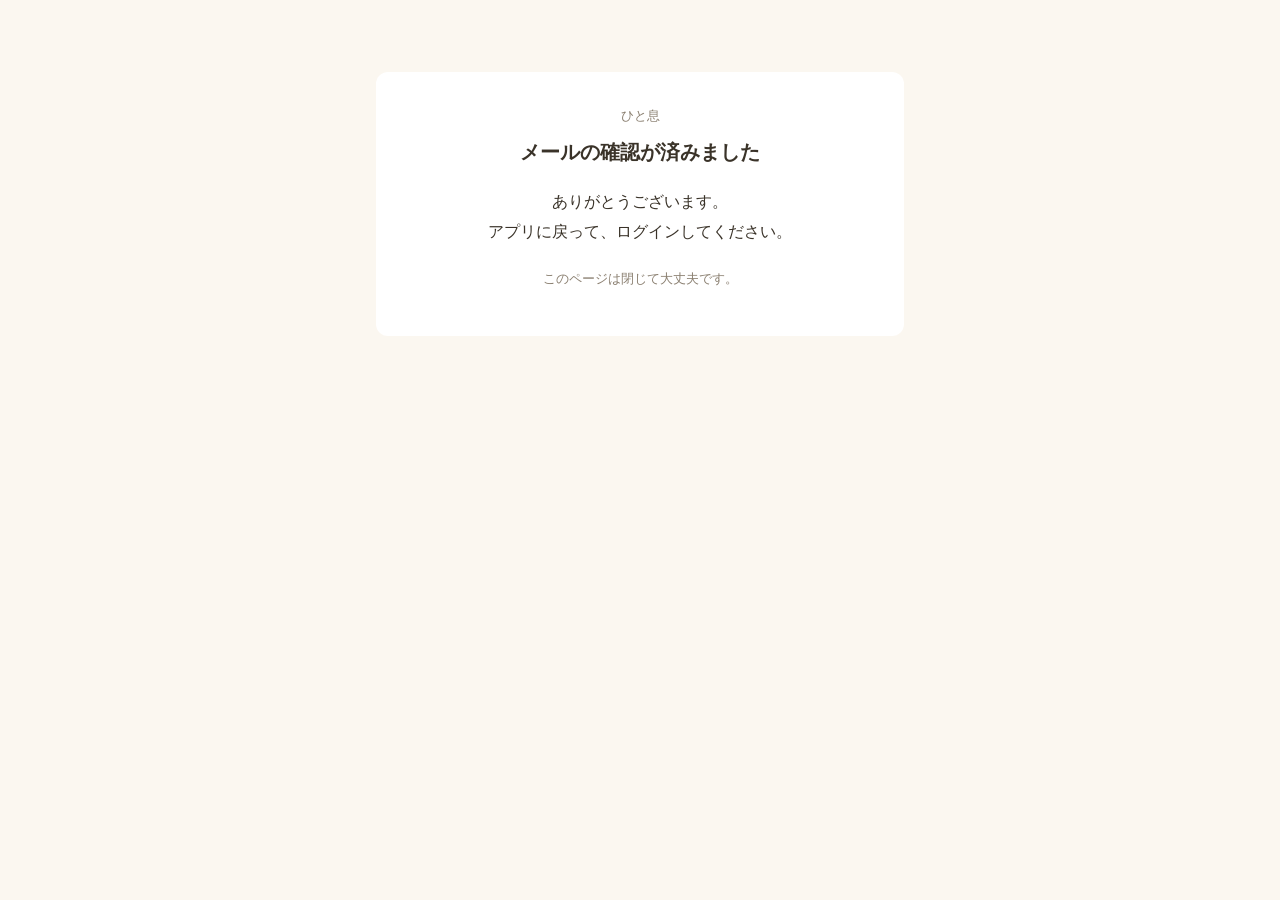
==== index.html @ 6c0fd3cc "Add files via upload" ====
<!doctype html>
<html lang="ja">
  <head>
    <meta charset="utf-8" />
    <meta name="viewport" content="width=device-width, initial-scale=1" />
    <meta name="robots" content="noindex" />
    <title>メールの確認が済みました｜ひと息</title>
    <style>
      body {
        margin: 0;
        padding: 24px 16px;
        background: #fbf7f0;
        color: #3a3329;
        font-family: -apple-system, BlinkMacSystemFont, "Hiragino Sans", "Yu Gothic", Meiryo, sans-serif;
        line-height: 1.9;
      }
      main {
        max-width: 480px;
        margin: 48px auto 0;
        padding: 32px 24px;
        background: #ffffff;
        border-radius: 12px;
        text-align: center;
      }
      .brand { margin: 0 0 4px; font-size: 13px; color: #8a7f70; }
      h1 { margin: 0 0 16px; font-size: 20px; }
      p { margin: 0 0 12px; }
      .note { margin-top: 20px; font-size: 13px; color: #8a7f70; }
    </style>
  </head>
  <body>
    <main>
      <p class="brand">ひと息</p>
      <h1>メールの確認が済みました</h1>
      <p>ありがとうございます。<br />アプリに戻って、ログインしてください。</p>
      <p class="note">このページは閉じて大丈夫です。</p>
    </main>
  </body>
</html>
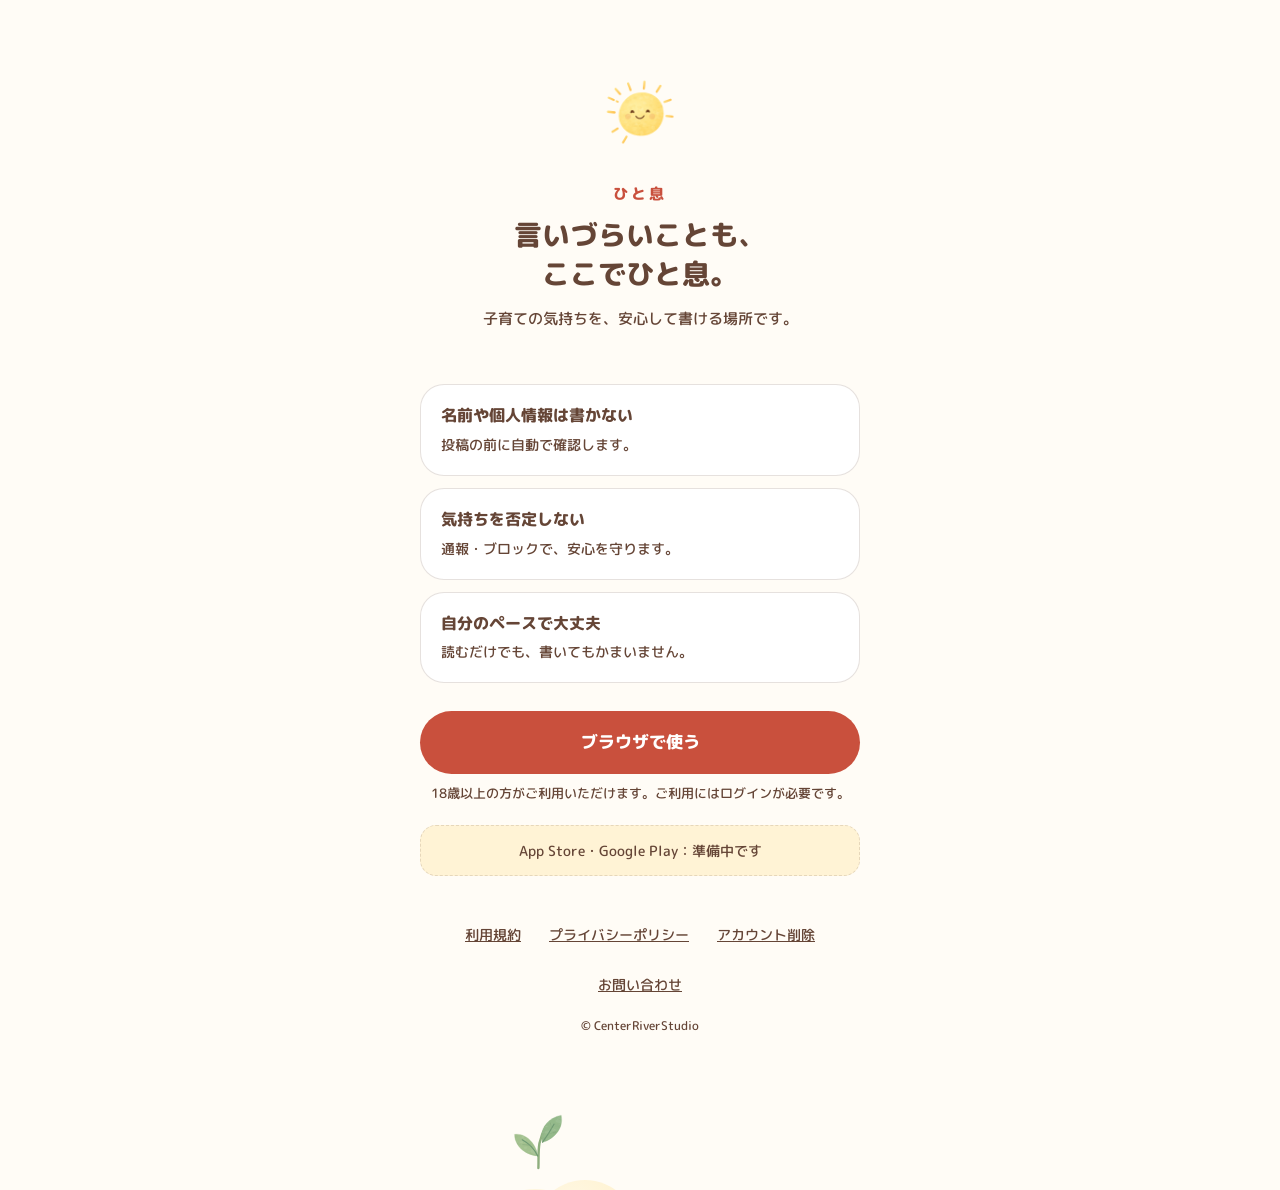
==== commit fe7fc69e: "feat: Web版の入口ページを追加し、確認完了ページを /confirmed/ に移す アプリのデザイン（配色・丸ゴシック・装飾）に合わせた入口ページ。 セキュリティ優先で、スクリプトなし・外部読" ====
--- a/index.html
+++ b/index.html
@@ -3,37 +3,44 @@
   <head>
     <meta charset="utf-8" />
     <meta name="viewport" content="width=device-width, initial-scale=1" />
-    <meta name="robots" content="noindex" />
-    <title>メールの確認が済みました｜ひと息</title>
-    <style>
-      body {
-        margin: 0;
-        padding: 24px 16px;
-        background: #fbf7f0;
-        color: #3a3329;
-        font-family: -apple-system, BlinkMacSystemFont, "Hiragino Sans", "Yu Gothic", Meiryo, sans-serif;
-        line-height: 1.9;
-      }
-      main {
-        max-width: 480px;
-        margin: 48px auto 0;
-        padding: 32px 24px;
-        background: #ffffff;
-        border-radius: 12px;
-        text-align: center;
-      }
-      .brand { margin: 0 0 4px; font-size: 13px; color: #8a7f70; }
-      h1 { margin: 0 0 16px; font-size: 20px; }
-      p { margin: 0 0 12px; }
-      .note { margin-top: 20px; font-size: 13px; color: #8a7f70; }
-    </style>
+    <meta http-equiv="Content-Security-Policy" content="default-src 'none'; img-src 'self'; style-src 'self'; font-src 'self'; base-uri 'none'; form-action 'none'" />
+    <meta name="referrer" content="no-referrer" />
+    <meta name="description" content="子育ての気持ちを、安心して書ける場所。ひと息は、18歳以上の方向けの、子育てのSNSです。" />
+    <title>ひと息｜子育ての気持ちを、安心して書ける場所</title>
+    <link rel="icon" href="assets/img/decoration-sun-smiling.png" />
+    <link rel="stylesheet" href="assets/landing.css" />
   </head>
   <body>
-    <main>
-      <p class="brand">ひと息</p>
-      <h1>メールの確認が済みました</h1>
-      <p>ありがとうございます。<br />アプリに戻って、ログインしてください。</p>
-      <p class="note">このページは閉じて大丈夫です。</p>
+    <main class="wrap">
+      <header class="hero">
+        <img class="sun" src="assets/img/decoration-sun-smiling.png" alt="" width="112" height="112" />
+        <p class="brand">ひと息</p>
+        <h1>言いづらいことも、<br />ここでひと息。</h1>
+        <p class="lead">子育ての気持ちを、安心して書ける場所です。</p>
+      </header>
+      <ul class="cards">
+        <li><b>名前や個人情報は書かない</b><span>投稿の前に自動で確認します。</span></li>
+        <li><b>気持ちを否定しない</b><span>通報・ブロックで、安心を守ります。</span></li>
+        <li><b>自分のペースで大丈夫</b><span>読むだけでも、書いてもかまいません。</span></li>
+      </ul>
+      <div class="btns">
+        <a class="btn primary" href="https://app.kosodate-hitoiki.com/" rel="noopener">ブラウザで使う</a>
+      </div>
+      <p class="note">18歳以上の方がご利用いただけます。ご利用にはログインが必要です。</p>
+      <div class="stores">
+        <span class="store">App Store・Google Play：準備中です</span>
+      </div>
+      <ul class="links">
+        <li><a href="terms/">利用規約</a></li>
+        <li><a href="privacy/">プライバシーポリシー</a></li>
+        <li><a href="delete-account/">アカウント削除</a></li>
+        <li><a href="mailto:contact@kosodate-hitoiki.com">お問い合わせ</a></li>
+      </ul>
+      <p class="copy">© CenterRiverStudio</p>
+      <div class="deco" aria-hidden="true">
+        <img class="c" src="assets/img/decoration-clouds-bottom.svg" alt="" />
+        <img class="l" src="assets/img/decoration-leaves-sprout.svg" alt="" />
+      </div>
     </main>
   </body>
 </html>
--- a/assets/landing.css
+++ b/assets/landing.css
@@ -0,0 +1,32 @@
+@font-face{font-family:"MPLUS Rounded 1c";font-weight:500;font-display:swap;src:url("fonts/mplus-medium.woff2") format("woff2")}
+@font-face{font-family:"MPLUS Rounded 1c";font-weight:800;font-display:swap;src:url("fonts/mplus-extrabold.woff2") format("woff2")}
+:root{--coral:#f87965;--coral-dark:#c9503d;--yellow:#f6ca65;--bg:#fffcf6;--surface:#fff3d5;--cocoa:#654536;--leaf:#95b78b;--pink:#fad7cb;--line:rgba(101,69,54,.16)}
+*{box-sizing:border-box}
+body{margin:0;background:var(--bg);color:var(--cocoa);font-family:"MPLUS Rounded 1c","Hiragino Maru Gothic ProN","Hiragino Sans","Yu Gothic",Meiryo,sans-serif;font-weight:500;line-height:1.8;overflow-x:hidden}
+.wrap{max-width:480px;margin:0 auto;padding:0 20px;position:relative}
+.hero{position:relative;text-align:center;padding:56px 0 24px}
+.sun{width:112px;height:auto;display:block;margin:0 auto 12px}
+.brand{margin:0;font-weight:800;font-size:15px;color:var(--coral-dark);letter-spacing:.2em}
+h1{margin:8px 0 12px;font-weight:800;font-size:28px;line-height:1.4}
+.lead{margin:0;font-size:15px;text-wrap:balance}
+.cards{list-style:none;margin:28px 0;padding:0;display:grid;gap:12px}
+.cards li{background:#fff;border:1px solid var(--line);border-radius:24px;padding:16px 20px}
+.cards b{display:block;font-weight:800;font-size:16px}
+.cards span{font-size:14px}
+.btns{display:grid;gap:12px;margin:8px 0 8px}
+.btn{display:block;text-align:center;text-decoration:none;font-weight:800;font-size:17px;padding:16px 24px;border-radius:999px;min-height:52px}
+.btn.primary{background:var(--coral-dark);color:#fff}
+.btn.sub{background:var(--yellow);color:var(--cocoa)}
+.btn:focus-visible,.links a:focus-visible{outline:3px solid var(--cocoa);outline-offset:3px}
+.note{font-size:13px;text-align:center;margin:8px 0 0}
+.stores{display:grid;gap:8px;margin:20px 0 0}
+.store{display:block;text-align:center;font-size:14px;padding:12px;border:1px dashed var(--line);border-radius:16px;background:var(--surface)}
+.links{display:flex;flex-wrap:wrap;justify-content:center;gap:4px 20px;list-style:none;margin:36px 0 0;padding:0;font-size:14px}
+.links a{color:var(--cocoa);padding:10px 4px;display:inline-block}
+.copy{text-align:center;font-size:12px;margin:8px 0 0}
+.deco{position:relative;margin-top:24px;height:130px;overflow:hidden;pointer-events:none}
+.deco img{position:absolute;bottom:0;height:130px;width:auto}
+.deco .c{left:50%;transform:translateX(-50%);height:240px;bottom:-110px}
+.deco .l{left:calc(50% - 150px);bottom:0;height:96px}
+@media (prefers-reduced-motion:no-preference){.sun{animation:float 6s ease-in-out infinite}}
+@keyframes float{50%{transform:translateY(-6px)}}
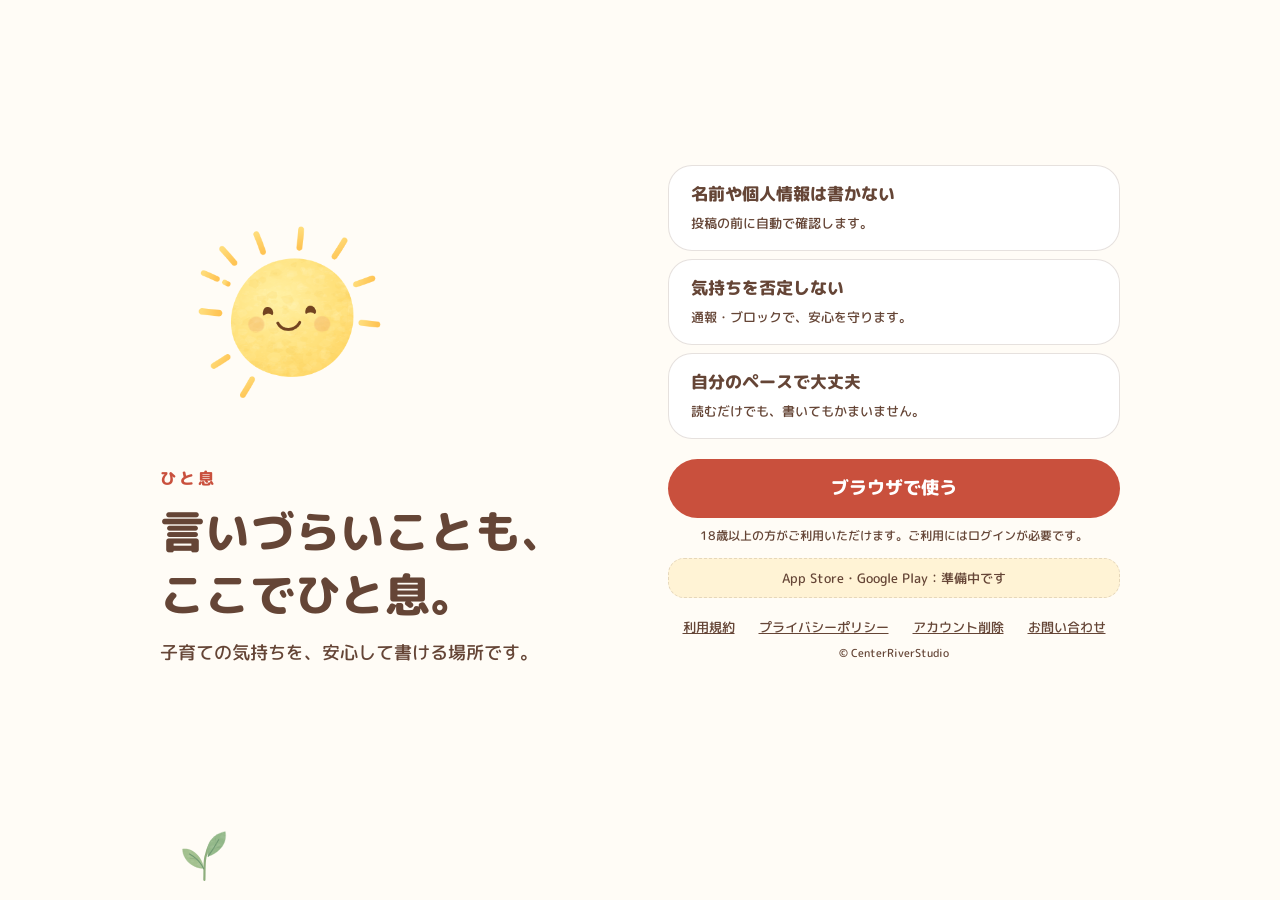
==== commit bbde311c: "feat: 入口ページを1画面に収め、太陽を大きくする（パソコンは2列） Co-Authored-By: Claude Sonnet 5.5 <noreply@anthropic.com>" ====
--- a/index.html
+++ b/index.html
@@ -13,17 +13,18 @@
   <body>
     <main class="wrap">
       <header class="hero">
-        <img class="sun" src="assets/img/decoration-sun-smiling.png" alt="" width="112" height="112" />
+        <img class="sun" src="assets/img/decoration-sun-smiling.png" alt=""  />
         <p class="brand">ひと息</p>
         <h1>言いづらいことも、<br />ここでひと息。</h1>
         <p class="lead">子育ての気持ちを、安心して書ける場所です。</p>
       </header>
+      <div class="side">
       <ul class="cards">
         <li><b>名前や個人情報は書かない</b><span>投稿の前に自動で確認します。</span></li>
         <li><b>気持ちを否定しない</b><span>通報・ブロックで、安心を守ります。</span></li>
         <li><b>自分のペースで大丈夫</b><span>読むだけでも、書いてもかまいません。</span></li>
       </ul>
-      <div class="btns">
+      <div>
         <a class="btn primary" href="https://app.kosodate-hitoiki.com/" rel="noopener">ブラウザで使う</a>
       </div>
       <p class="note">18歳以上の方がご利用いただけます。ご利用にはログインが必要です。</p>
@@ -37,6 +38,7 @@
         <li><a href="mailto:contact@kosodate-hitoiki.com">お問い合わせ</a></li>
       </ul>
       <p class="copy">© CenterRiverStudio</p>
+      </div>
       <div class="deco" aria-hidden="true">
         <img class="c" src="assets/img/decoration-clouds-bottom.svg" alt="" />
         <img class="l" src="assets/img/decoration-leaves-sprout.svg" alt="" />
--- a/assets/landing.css
+++ b/assets/landing.css
@@ -1,32 +1,55 @@
 @font-face{font-family:"MPLUS Rounded 1c";font-weight:500;font-display:swap;src:url("fonts/mplus-medium.woff2") format("woff2")}
 @font-face{font-family:"MPLUS Rounded 1c";font-weight:800;font-display:swap;src:url("fonts/mplus-extrabold.woff2") format("woff2")}
-:root{--coral:#f87965;--coral-dark:#c9503d;--yellow:#f6ca65;--bg:#fffcf6;--surface:#fff3d5;--cocoa:#654536;--leaf:#95b78b;--pink:#fad7cb;--line:rgba(101,69,54,.16)}
+:root{--coral-dark:#c9503d;--yellow:#f6ca65;--bg:#fffcf6;--surface:#fff3d5;--cocoa:#654536;--line:rgba(101,69,54,.16)}
 *{box-sizing:border-box}
-body{margin:0;background:var(--bg);color:var(--cocoa);font-family:"MPLUS Rounded 1c","Hiragino Maru Gothic ProN","Hiragino Sans","Yu Gothic",Meiryo,sans-serif;font-weight:500;line-height:1.8;overflow-x:hidden}
-.wrap{max-width:480px;margin:0 auto;padding:0 20px;position:relative}
-.hero{position:relative;text-align:center;padding:56px 0 24px}
-.sun{width:112px;height:auto;display:block;margin:0 auto 12px}
-.brand{margin:0;font-weight:800;font-size:15px;color:var(--coral-dark);letter-spacing:.2em}
-h1{margin:8px 0 12px;font-weight:800;font-size:28px;line-height:1.4}
+body{margin:0;background:var(--bg);color:var(--cocoa);font-family:"MPLUS Rounded 1c","Hiragino Maru Gothic ProN","Hiragino Sans","Yu Gothic",Meiryo,sans-serif;font-weight:500;line-height:1.7;overflow-x:hidden}
+.wrap{max-width:480px;min-height:100vh;min-height:100dvh;margin:0 auto;padding:24px 20px 96px;display:flex;flex-direction:column;justify-content:center;position:relative}
+.hero{text-align:center}
+.sun{width:clamp(112px,19vh,170px);height:auto;display:block;margin:0 auto 8px}
+.brand{margin:0;font-weight:800;font-size:14px;color:var(--coral-dark);letter-spacing:.2em}
+h1{margin:4px 0 8px;font-weight:800;font-size:26px;line-height:1.4}
 .lead{margin:0;font-size:15px;text-wrap:balance}
-.cards{list-style:none;margin:28px 0;padding:0;display:grid;gap:12px}
-.cards li{background:#fff;border:1px solid var(--line);border-radius:24px;padding:16px 20px}
-.cards b{display:block;font-weight:800;font-size:16px}
-.cards span{font-size:14px}
-.btns{display:grid;gap:12px;margin:8px 0 8px}
-.btn{display:block;text-align:center;text-decoration:none;font-weight:800;font-size:17px;padding:16px 24px;border-radius:999px;min-height:52px}
-.btn.primary{background:var(--coral-dark);color:#fff}
-.btn.sub{background:var(--yellow);color:var(--cocoa)}
+.cards{list-style:none;margin:20px 0;padding:0;display:grid;gap:8px}
+.cards li{background:#fff;border:1px solid var(--line);border-radius:24px;padding:10px 20px}
+.cards b{display:block;font-weight:800;font-size:15px}
+.cards span{font-size:13px;text-wrap:balance}
+.btn{display:block;text-align:center;text-decoration:none;font-weight:800;font-size:17px;padding:14px 24px;border-radius:999px;background:var(--coral-dark);color:#fff}
 .btn:focus-visible,.links a:focus-visible{outline:3px solid var(--cocoa);outline-offset:3px}
-.note{font-size:13px;text-align:center;margin:8px 0 0}
-.stores{display:grid;gap:8px;margin:20px 0 0}
-.store{display:block;text-align:center;font-size:14px;padding:12px;border:1px dashed var(--line);border-radius:16px;background:var(--surface)}
-.links{display:flex;flex-wrap:wrap;justify-content:center;gap:4px 20px;list-style:none;margin:36px 0 0;padding:0;font-size:14px}
-.links a{color:var(--cocoa);padding:10px 4px;display:inline-block}
-.copy{text-align:center;font-size:12px;margin:8px 0 0}
-.deco{position:relative;margin-top:24px;height:130px;overflow:hidden;pointer-events:none}
-.deco img{position:absolute;bottom:0;height:130px;width:auto}
-.deco .c{left:50%;transform:translateX(-50%);height:240px;bottom:-110px}
-.deco .l{left:calc(50% - 150px);bottom:0;height:96px}
+.note{font-size:12px;text-align:center;margin:8px 0 0}
+.store{display:block;text-align:center;font-size:13px;padding:8px;margin-top:12px;border:1px dashed var(--line);border-radius:16px;background:var(--surface)}
+.links{display:flex;flex-wrap:wrap;justify-content:center;gap:0 16px;list-style:none;margin:12px 0 0;padding:0;font-size:13px}
+.links a{color:var(--cocoa);padding:6px 4px;display:inline-block}
+.copy{text-align:center;font-size:11px;margin:0}
+.deco{position:fixed;left:0;right:0;bottom:0;height:88px;overflow:hidden;pointer-events:none;z-index:-1}
+.deco img{position:absolute}
+.deco .c{left:50%;transform:translateX(-50%);height:200px;bottom:-100px}
+.deco .l{left:calc(50% - 130px);bottom:0;height:72px}
+@media (max-width:899px) and (max-height:860px){
+.wrap{padding-bottom:72px}
+.sun{width:clamp(104px,16vh,150px)}
+.cards{margin:12px 0}
+.cards span{display:none}
+.cards li{padding:8px 20px}
+.deco{height:64px}
+.deco .c{height:160px;bottom:-84px}
+.deco .l{left:0;height:56px}
+}
+@media (min-width:900px){
+.wrap{max-width:1040px;padding:24px 40px 96px;display:grid;grid-template-columns:1fr 1fr;gap:0 56px;align-items:center}
+.hero{text-align:left}
+.sun{width:clamp(200px,34vh,320px);margin:0 0 0 -24px}
+.brand{font-size:16px}
+h1{font-size:clamp(34px,5vh,46px);margin:8px 0 12px}
+.lead{font-size:18px}
+.side{display:block}
+.cards{margin:0 0 20px}
+.cards li{padding:14px 22px}
+.cards b{font-size:17px}
+.btn{font-size:18px}
+.links{margin-top:12px}
+.deco{height:96px}
+.deco .c{height:260px;bottom:-140px}
+.deco .l{height:88px;left:calc(50% - 480px)}
+}
 @media (prefers-reduced-motion:no-preference){.sun{animation:float 6s ease-in-out infinite}}
-@keyframes float{50%{transform:translateY(-6px)}}
+@keyframes float{50%{transform:translateY(-4px)}}
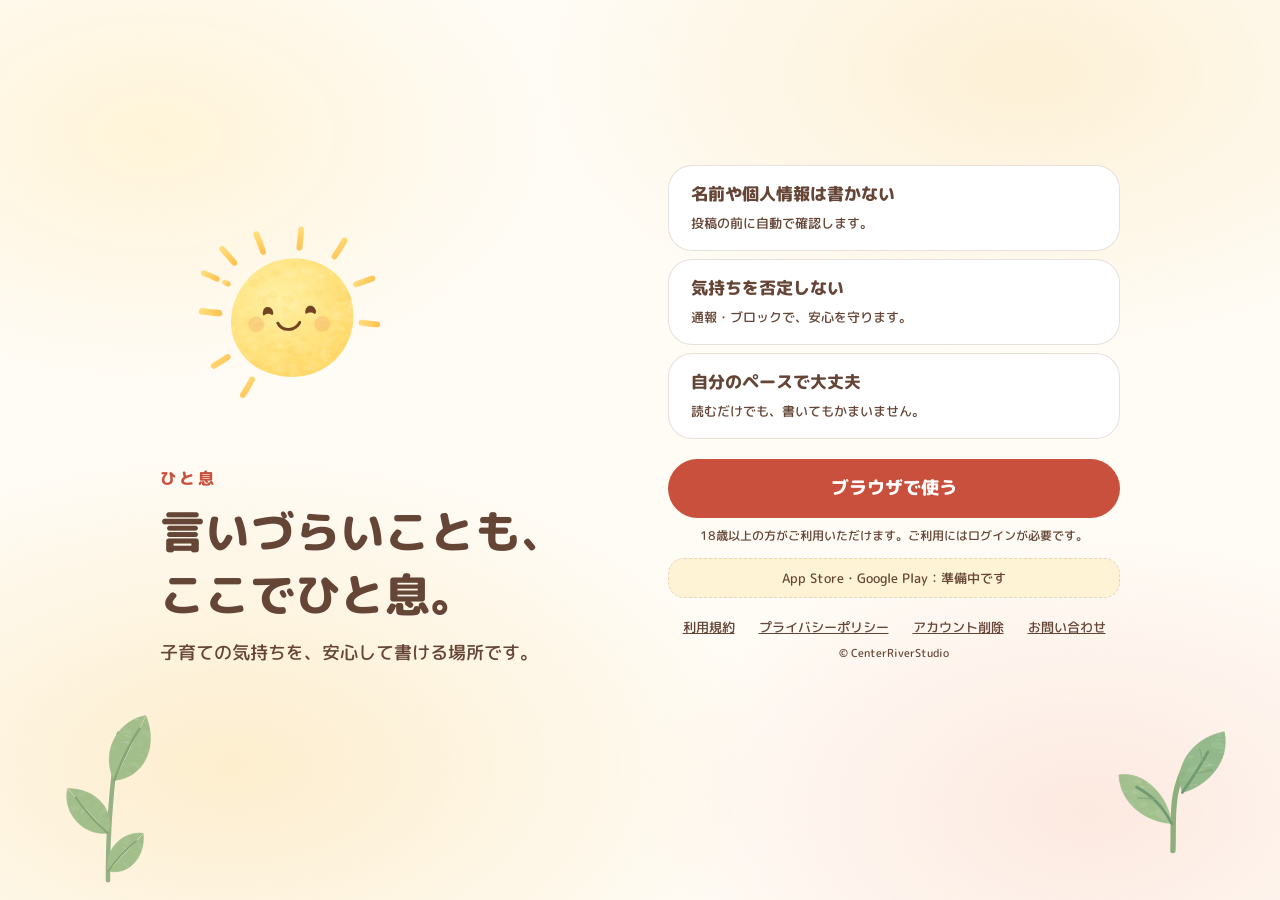
==== commit 4c7e260f: "feat: 入口ページの背景・装飾をWeb版のデザイン案に合わせる（水彩のにじみ・若葉） Co-Authored-By: Claude Sonnet 5.5 <noreply@anthropic.co" ====
--- a/index.html
+++ b/index.html
@@ -40,8 +40,8 @@
       <p class="copy">© CenterRiverStudio</p>
       </div>
       <div class="deco" aria-hidden="true">
-        <img class="c" src="assets/img/decoration-clouds-bottom.svg" alt="" />
-        <img class="l" src="assets/img/decoration-leaves-sprout.svg" alt="" />
+        <img class="lf l" src="assets/img/decoration-leaves-tall.svg" alt="" />
+        <img class="lf r" src="assets/img/decoration-leaves-sprout.svg" alt="" />
       </div>
     </main>
   </body>
--- a/assets/landing.css
+++ b/assets/landing.css
@@ -20,19 +20,16 @@
 .links{display:flex;flex-wrap:wrap;justify-content:center;gap:0 16px;list-style:none;margin:12px 0 0;padding:0;font-size:13px}
 .links a{color:var(--cocoa);padding:6px 4px;display:inline-block}
 .copy{text-align:center;font-size:11px;margin:0}
-.deco{position:fixed;left:0;right:0;bottom:0;height:88px;overflow:hidden;pointer-events:none;z-index:-1}
+.deco{position:fixed;inset:0;overflow:hidden;pointer-events:none;z-index:-1;background:radial-gradient(60% 50% at 18% 85%,rgba(246,202,101,.28),transparent 70%),radial-gradient(50% 45% at 85% 90%,rgba(250,215,203,.5),transparent 70%),radial-gradient(55% 45% at 80% 8%,rgba(246,202,101,.22),transparent 70%),radial-gradient(45% 40% at 12% 15%,rgba(255,243,213,.9),transparent 70%)}
 .deco img{position:absolute}
-.deco .c{left:50%;transform:translateX(-50%);height:200px;bottom:-100px}
-.deco .l{left:calc(50% - 130px);bottom:0;height:72px}
+.deco .lf{bottom:0;height:clamp(110px,24vh,240px);width:auto;max-width:30vw;object-fit:contain}
+.deco .l{left:0}.deco .r{right:0}
 @media (max-width:899px) and (max-height:860px){
 .wrap{padding-bottom:72px}
 .sun{width:clamp(104px,16vh,150px)}
 .cards{margin:12px 0}
 .cards span{display:none}
 .cards li{padding:8px 20px}
-.deco{height:64px}
-.deco .c{height:160px;bottom:-84px}
-.deco .l{left:0;height:56px}
 }
 @media (min-width:900px){
 .wrap{max-width:1040px;padding:24px 40px 96px;display:grid;grid-template-columns:1fr 1fr;gap:0 56px;align-items:center}
@@ -47,9 +44,6 @@
 .cards b{font-size:17px}
 .btn{font-size:18px}
 .links{margin-top:12px}
-.deco{height:96px}
-.deco .c{height:260px;bottom:-140px}
-.deco .l{height:88px;left:calc(50% - 480px)}
 }
 @media (prefers-reduced-motion:no-preference){.sun{animation:float 6s ease-in-out infinite}}
 @keyframes float{50%{transform:translateY(-4px)}}
